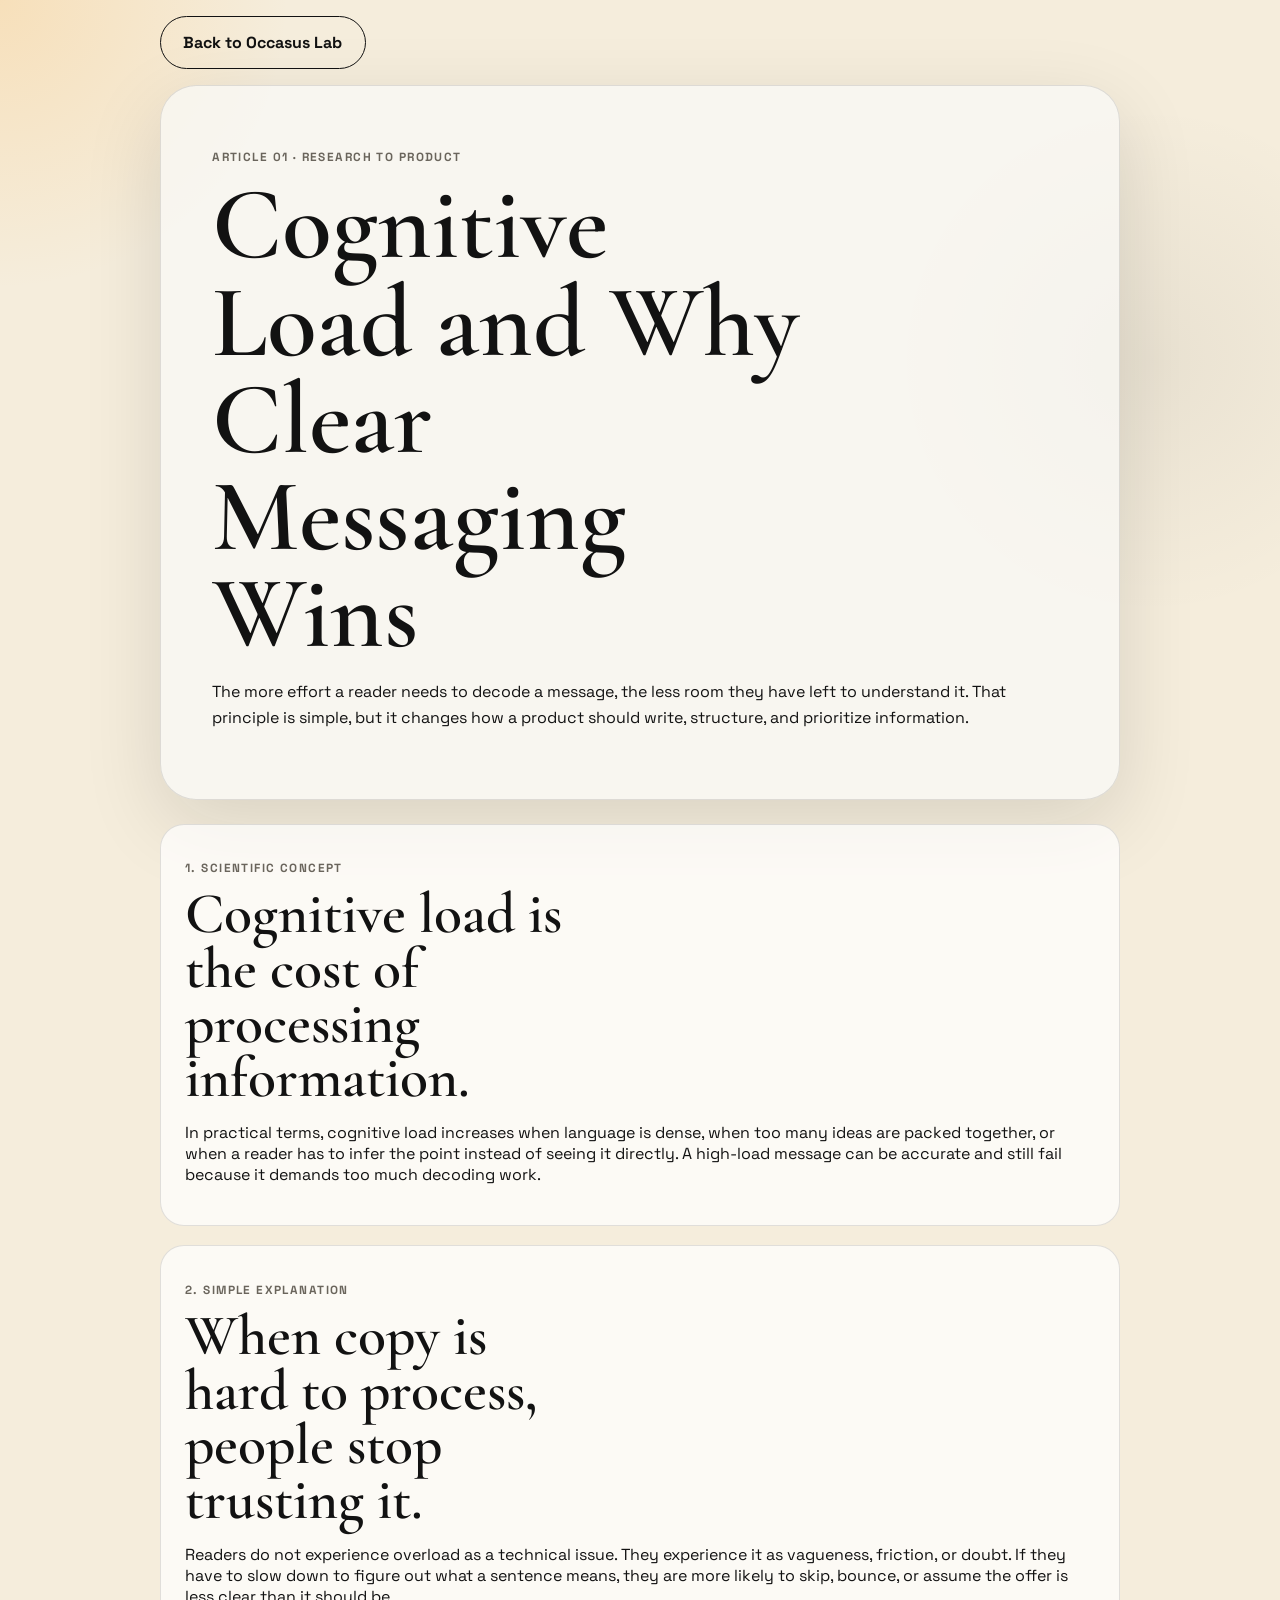
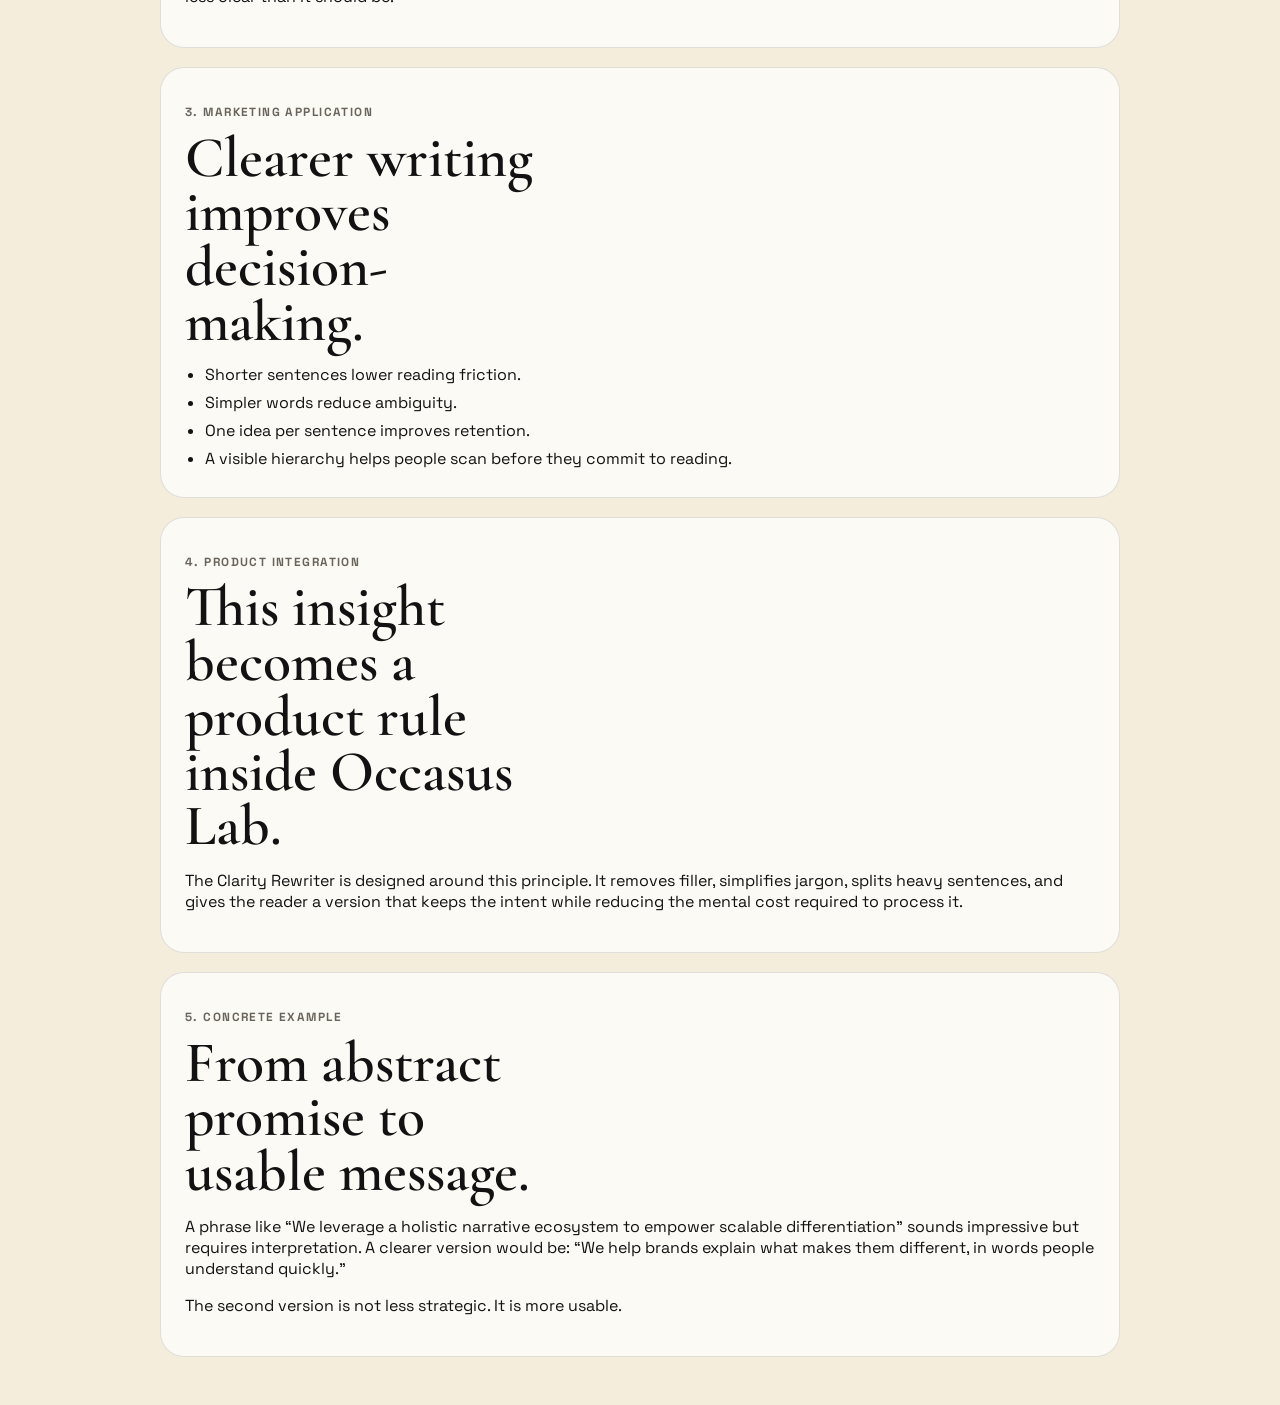
==== site/cognitive-load-clarity.html @ e4bad36e "Round 5: Occasus Lab MVP first build" ====
<!DOCTYPE html>
<html lang="en">
<head>
  <meta charset="UTF-8">
  <meta name="viewport" content="width=device-width, initial-scale=1.0">
  <title>Cognitive Load and Why Clear Messaging Wins | Occasus Lab</title>
  <meta name="description" content="How cognitive load affects understanding, and how Occasus Lab turns the insight into product rules for clearer marketing.">
  <link rel="preconnect" href="https://fonts.googleapis.com">
  <link rel="preconnect" href="https://fonts.gstatic.com" crossorigin>
  <link href="https://fonts.googleapis.com/css2?family=Cormorant+Garamond:wght@500;600;700&family=Space+Grotesk:wght@400;500;700&display=swap" rel="stylesheet">
  <link rel="stylesheet" href="assets/styles.css">
</head>
<body>
  <div class="page-shell article-layout">
    <a class="button button--ghost article-back" href="index.html">Back to Occasus Lab</a>

    <header class="article-hero fade-in">
      <p class="eyebrow">Article 01 · Research to product</p>
      <h1>Cognitive Load and Why Clear Messaging Wins</h1>
      <p class="hero-text">
        The more effort a reader needs to decode a message, the less room they have left to understand it.
        That principle is simple, but it changes how a product should write, structure, and prioritize information.
      </p>
    </header>

    <main class="article-body">
      <section class="article-block fade-in delay-1">
        <p class="card-label">1. Scientific concept</p>
        <h2>Cognitive load is the cost of processing information.</h2>
        <p>
          In practical terms, cognitive load increases when language is dense, when too many ideas are packed together,
          or when a reader has to infer the point instead of seeing it directly. A high-load message can be accurate and
          still fail because it demands too much decoding work.
        </p>
      </section>

      <section class="article-block fade-in delay-1">
        <p class="card-label">2. Simple explanation</p>
        <h2>When copy is hard to process, people stop trusting it.</h2>
        <p>
          Readers do not experience overload as a technical issue. They experience it as vagueness, friction, or doubt.
          If they have to slow down to figure out what a sentence means, they are more likely to skip, bounce, or assume
          the offer is less clear than it should be.
        </p>
      </section>

      <section class="article-block fade-in delay-2">
        <p class="card-label">3. Marketing application</p>
        <h2>Clearer writing improves decision-making.</h2>
        <ul>
          <li>Shorter sentences lower reading friction.</li>
          <li>Simpler words reduce ambiguity.</li>
          <li>One idea per sentence improves retention.</li>
          <li>A visible hierarchy helps people scan before they commit to reading.</li>
        </ul>
      </section>

      <section class="article-block fade-in delay-2">
        <p class="card-label">4. Product integration</p>
        <h2>This insight becomes a product rule inside Occasus Lab.</h2>
        <p>
          The Clarity Rewriter is designed around this principle. It removes filler, simplifies jargon, splits heavy
          sentences, and gives the reader a version that keeps the intent while reducing the mental cost required to process it.
        </p>
      </section>

      <section class="article-block fade-in delay-2">
        <p class="card-label">5. Concrete example</p>
        <h2>From abstract promise to usable message.</h2>
        <p>
          A phrase like “We leverage a holistic narrative ecosystem to empower scalable differentiation” sounds impressive
          but requires interpretation. A clearer version would be: “We help brands explain what makes them different, in words people understand quickly.”
        </p>
        <p>
          The second version is not less strategic. It is more usable.
        </p>
      </section>
    </main>
  </div>
</body>
</html>
---- site/assets/styles.css ----
:root {
  --bg: #f5eddc;
  --paper: #fafaf8;
  --ink: #121212;
  --muted: #6a655c;
  --line: rgba(18, 18, 18, 0.12);
  --accent: #fdb54f;
  --accent-deep: #e38d12;
  --shadow: 0 24px 80px rgba(18, 18, 18, 0.12);
  --radius: 28px;
}

* {
  box-sizing: border-box;
}

html {
  scroll-behavior: smooth;
}

body {
  margin: 0;
  color: var(--ink);
  background:
    radial-gradient(circle at top left, rgba(253, 181, 79, 0.24), transparent 18rem),
    radial-gradient(circle at 90% 12%, rgba(18, 18, 18, 0.05), transparent 16rem),
    var(--bg);
  font-family: "Space Grotesk", "Segoe UI", sans-serif;
}

img {
  max-width: 100%;
  display: block;
}

a {
  color: inherit;
  text-decoration: none;
}

.page-shell {
  width: min(1240px, calc(100% - 2rem));
  margin: 0 auto;
  padding: 1rem 0 3rem;
}

.site-header,
.site-footer,
.hero,
.section,
.tool-card,
.article-preview,
.flow-card,
.capability-card,
.hero-card {
  position: relative;
}

.site-header {
  display: flex;
  align-items: center;
  justify-content: space-between;
  gap: 1rem;
  padding: 0.75rem 0 1.5rem;
}

.brand img {
  height: 52px;
  width: auto;
}

.site-nav {
  display: flex;
  gap: 1rem;
  flex-wrap: wrap;
}

.site-nav a {
  padding: 0.75rem 1rem;
  border-radius: 999px;
  background: rgba(250, 250, 248, 0.72);
  border: 1px solid rgba(18, 18, 18, 0.08);
}

.hero {
  display: grid;
  grid-template-columns: minmax(0, 1.2fr) minmax(320px, 0.8fr);
  gap: 1.5rem;
  align-items: stretch;
  padding: 1rem 0 2rem;
}

.hero-copy,
.hero-panel,
.tool-card,
.article-preview,
.section--intro,
.section--system,
.section--blog {
  border: 1px solid var(--line);
  border-radius: calc(var(--radius) + 8px);
  background: rgba(250, 250, 248, 0.68);
  backdrop-filter: blur(18px);
  box-shadow: var(--shadow);
}

.hero-copy {
  padding: clamp(2rem, 4vw, 4rem);
  overflow: hidden;
}

.hero-copy::before,
.hero-copy::after {
  content: "";
  position: absolute;
  border-radius: 999px;
  pointer-events: none;
}

.hero-copy::before {
  width: 9rem;
  height: 9rem;
  background: var(--accent);
  top: -2rem;
  right: -2rem;
}

.hero-copy::after {
  width: 18rem;
  height: 6rem;
  border: 18px solid rgba(18, 18, 18, 0.9);
  border-bottom: 0;
  border-radius: 12rem 12rem 0 0;
  bottom: -2.5rem;
  left: 2rem;
  opacity: 0.08;
}

.eyebrow,
.card-label,
.pill {
  text-transform: uppercase;
  letter-spacing: 0.12em;
  font-size: 0.74rem;
  font-weight: 700;
}

.eyebrow,
.card-label {
  color: var(--muted);
}

h1,
h2,
h3 {
  margin: 0;
  font-family: "Cormorant Garamond", Georgia, serif;
  line-height: 0.95;
  font-weight: 600;
}

h1 {
  margin-top: 0.4rem;
  font-size: clamp(3.4rem, 8vw, 6.6rem);
  max-width: 12ch;
}

h2 {
  font-size: clamp(2.2rem, 4.5vw, 3.8rem);
  max-width: 14ch;
}

h3 {
  font-size: clamp(1.7rem, 3vw, 2.35rem);
}

.hero-text,
.tool-summary,
.capability-card p,
.flow-card p,
.article-copy p,
.article-meta p,
.output-copy,
.output-text,
.tool-form,
.site-footer,
.hero-card p {
  line-height: 1.65;
  font-size: 1rem;
}

.hero-actions,
.tool-actions {
  display: flex;
  flex-wrap: wrap;
  gap: 0.8rem;
  margin-top: 1.5rem;
}

.button {
  display: inline-flex;
  align-items: center;
  justify-content: center;
  padding: 0.95rem 1.4rem;
  border-radius: 999px;
  border: 1px solid var(--ink);
  font-weight: 700;
  transition: transform 180ms ease, background-color 180ms ease, color 180ms ease;
}

.button:hover,
.button:focus-visible {
  transform: translateY(-1px);
}

.button--primary {
  background: var(--ink);
  color: var(--paper);
}

.button--ghost {
  background: transparent;
  color: var(--ink);
}

.hero-points {
  display: flex;
  gap: 0.75rem;
  flex-wrap: wrap;
  padding: 0;
  margin: 1.75rem 0 0;
  list-style: none;
}

.hero-points li,
.pill {
  padding: 0.6rem 0.9rem;
  border-radius: 999px;
  background: rgba(18, 18, 18, 0.06);
  border: 1px solid rgba(18, 18, 18, 0.08);
}

.pill--soft {
  background: rgba(253, 181, 79, 0.22);
}

.hero-panel {
  display: grid;
  gap: 1rem;
}

.hero-card,
.hero-banner,
.tool-card,
.article-preview,
.capability-card,
.flow-card {
  border-radius: var(--radius);
  overflow: hidden;
}

.hero-card {
  padding: 1.5rem;
}

.hero-card--dark {
  background: #121212;
  color: #fafaf8;
}

.hero-banner img {
  min-height: 100%;
  object-fit: cover;
}

.section {
  padding: clamp(1.5rem, 3vw, 2.6rem);
  margin-top: 1.5rem;
}

.section-heading {
  display: grid;
  gap: 0.35rem;
  margin-bottom: 1.4rem;
}

.capability-grid,
.system-flow {
  display: grid;
  grid-template-columns: repeat(3, minmax(0, 1fr));
  gap: 1rem;
}

.capability-card,
.flow-card {
  padding: 1.4rem;
  background: rgba(255, 255, 255, 0.52);
  border: 1px solid rgba(18, 18, 18, 0.08);
}

.shape {
  display: inline-block;
  margin-bottom: 1.2rem;
}

.shape--seed {
  width: 1.2rem;
  height: 1.2rem;
  border-radius: 50%;
  background: var(--accent);
}

.shape--bridge {
  width: 4rem;
  height: 2.2rem;
  border: 10px solid var(--ink);
  border-bottom: 0;
  border-radius: 2.2rem 2.2rem 0 0;
}

.shape--focus {
  width: 3rem;
  aspect-ratio: 1;
  border-radius: 50%;
  border: 8px solid var(--ink);
  box-shadow: inset 0 0 0 10px var(--paper), inset 0 0 0 18px var(--accent);
}

.tool-stack {
  display: grid;
  gap: 1rem;
}

.tool-card {
  padding: 1.5rem;
}

.tool-card--featured {
  background: linear-gradient(140deg, rgba(250, 250, 248, 0.88), rgba(253, 181, 79, 0.15));
}

.tool-head {
  display: flex;
  justify-content: space-between;
  gap: 1rem;
  align-items: start;
}

.tool-grid {
  display: grid;
  grid-template-columns: minmax(0, 1fr) minmax(0, 1fr);
  gap: 1rem;
  margin-top: 1.5rem;
}

.tool-grid--split {
  grid-template-columns: minmax(320px, 0.92fr) minmax(0, 1.08fr);
}

.tool-form {
  display: grid;
  gap: 0.75rem;
}

.tool-form input,
.tool-form select,
.tool-form textarea {
  width: 100%;
  border: 1px solid rgba(18, 18, 18, 0.14);
  border-radius: 20px;
  background: rgba(255, 255, 255, 0.75);
  color: var(--ink);
  padding: 0.95rem 1rem;
  font: inherit;
}

.tool-form textarea {
  resize: vertical;
  min-height: 14rem;
}

.tool-output {
  display: grid;
  gap: 1rem;
}

.metrics {
  display: grid;
  grid-template-columns: repeat(3, minmax(0, 1fr));
  gap: 0.75rem;
}

.metric {
  padding: 0.9rem;
  border-radius: 20px;
  background: rgba(18, 18, 18, 0.88);
  color: var(--paper);
}

.metric strong {
  display: block;
  font-size: 1.2rem;
  margin-top: 0.3rem;
}

.output-panel {
  padding: 1.2rem;
  border-radius: 24px;
  background: rgba(255, 255, 255, 0.7);
  border: 1px solid rgba(18, 18, 18, 0.08);
}

.output-panel--soft {
  background: rgba(253, 181, 79, 0.16);
}

.output-label {
  margin: 0 0 0.75rem;
  font-weight: 700;
}

.output-text,
.output-copy {
  margin: 0;
}

.output-copy--mono {
  font-family: Consolas, "Courier New", monospace;
  word-break: break-all;
}

.note-list {
  margin: 0;
  padding-left: 1rem;
  display: grid;
  gap: 0.45rem;
}

.flow-card {
  display: grid;
  gap: 0.5rem;
}

.flow-card span {
  width: 2.4rem;
  height: 2.4rem;
  display: inline-grid;
  place-items: center;
  border-radius: 50%;
  background: var(--accent);
  font-weight: 700;
}

.article-preview {
  display: grid;
  grid-template-columns: minmax(0, 1.25fr) minmax(240px, 0.75fr);
  gap: 1rem;
  padding: 1.5rem;
}

.article-meta {
  display: grid;
  gap: 0.8rem;
  align-content: start;
  padding: 1.2rem;
  border-radius: 24px;
  background: rgba(18, 18, 18, 0.88);
  color: var(--paper);
}

.site-footer {
  display: flex;
  justify-content: space-between;
  gap: 1rem;
  padding: 2rem 0 0;
  color: var(--muted);
}

.article-layout {
  width: min(960px, calc(100% - 2rem));
}

.article-hero {
  padding: clamp(2rem, 4vw, 3.8rem);
  border: 1px solid var(--line);
  border-radius: calc(var(--radius) + 8px);
  background: rgba(250, 250, 248, 0.7);
  box-shadow: var(--shadow);
}

.article-body {
  display: grid;
  gap: 1.2rem;
  margin-top: 1.5rem;
}

.article-block {
  padding: 1.5rem;
  border: 1px solid var(--line);
  border-radius: 24px;
  background: rgba(255, 255, 255, 0.72);
}

.article-block ul {
  margin: 0.7rem 0 0;
  padding-left: 1.25rem;
  line-height: 1.75;
}

.article-back {
  display: inline-flex;
  margin-bottom: 1rem;
}

.fade-in {
  animation: rise 700ms ease both;
}

.delay-1 {
  animation-delay: 120ms;
}

.delay-2 {
  animation-delay: 220ms;
}

@keyframes rise {
  from {
    opacity: 0;
    transform: translateY(16px);
  }
  to {
    opacity: 1;
    transform: translateY(0);
  }
}

@media (max-width: 980px) {
  .hero,
  .tool-grid,
  .tool-grid--split,
  .article-preview,
  .capability-grid,
  .system-flow,
  .site-footer {
    grid-template-columns: 1fr;
  }

  .site-footer {
    display: grid;
  }
}

@media (max-width: 720px) {
  .page-shell {
    width: min(100% - 1rem, 1240px);
  }

  .site-header {
    display: grid;
  }

  .site-nav {
    overflow-x: auto;
    padding-bottom: 0.3rem;
  }

  .metrics {
    grid-template-columns: 1fr;
  }

  .hero-copy,
  .section,
  .tool-card,
  .article-preview {
    padding: 1.2rem;
  }
}
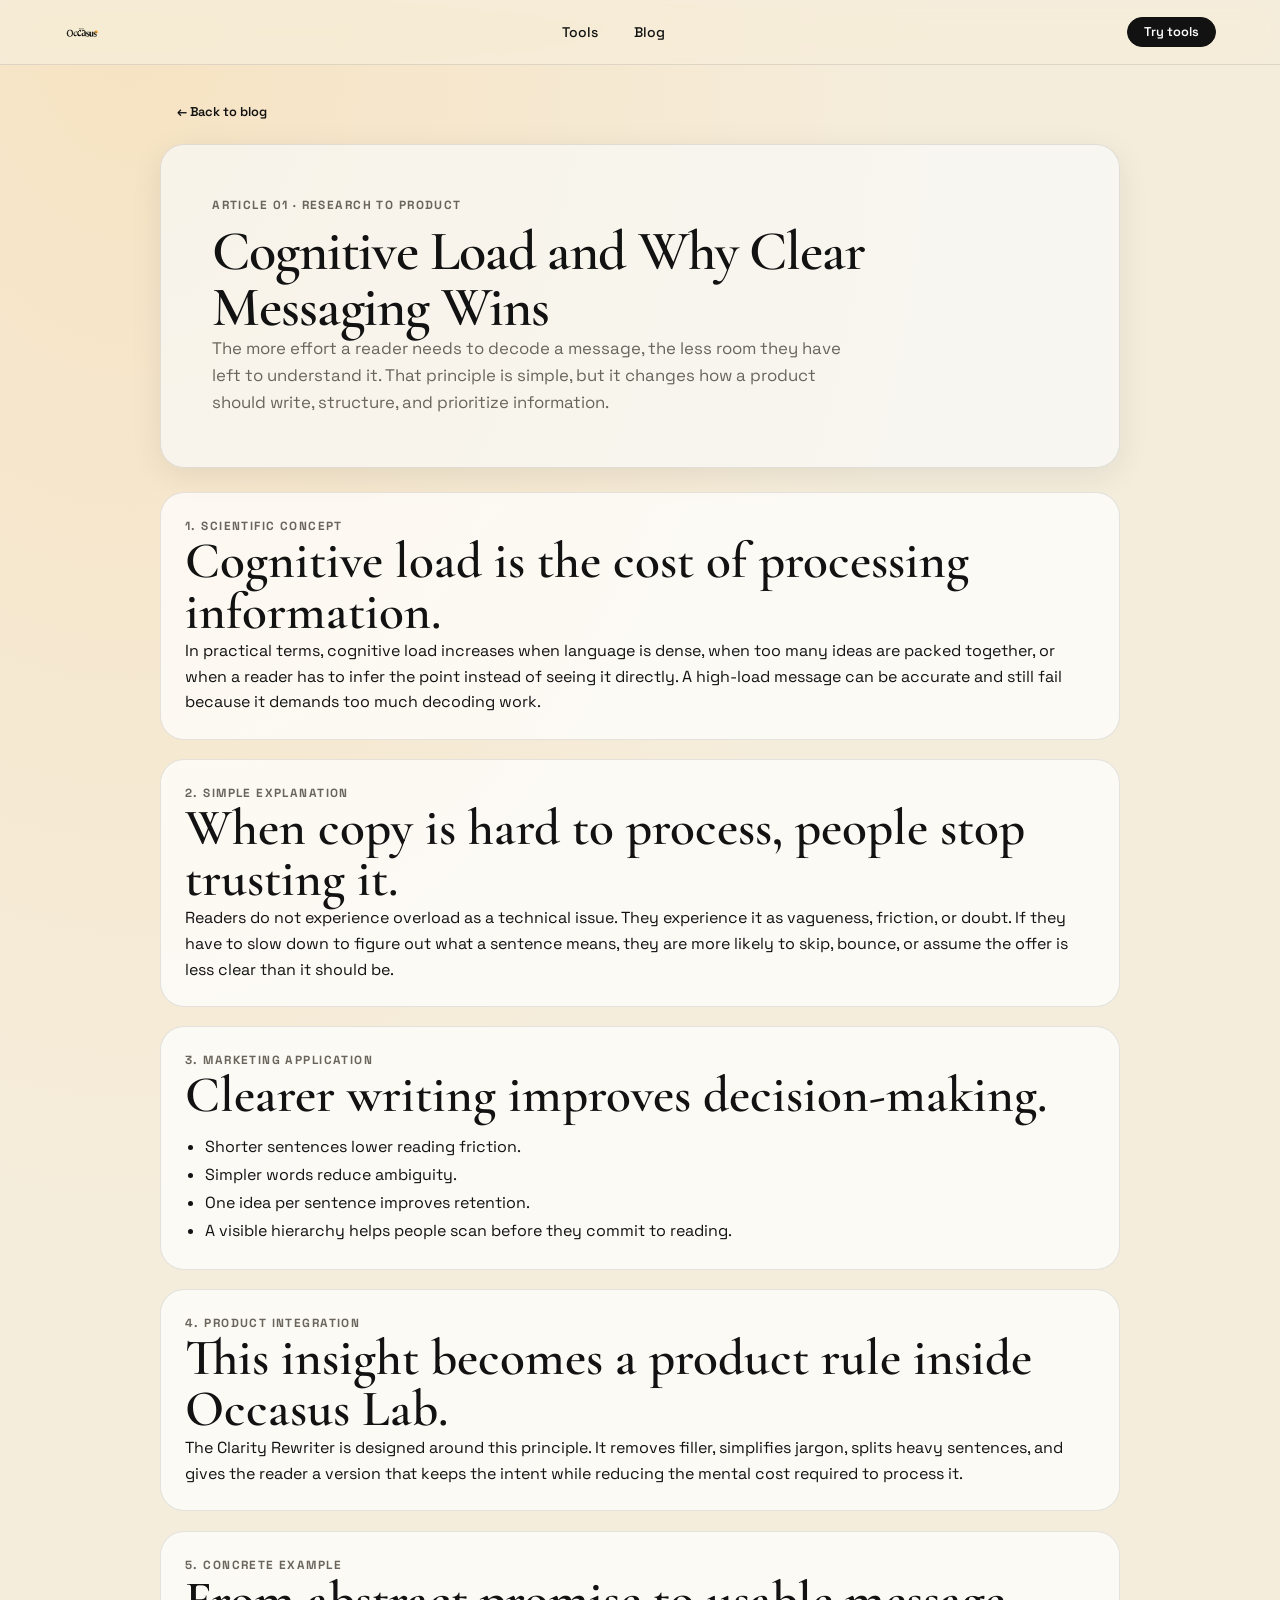
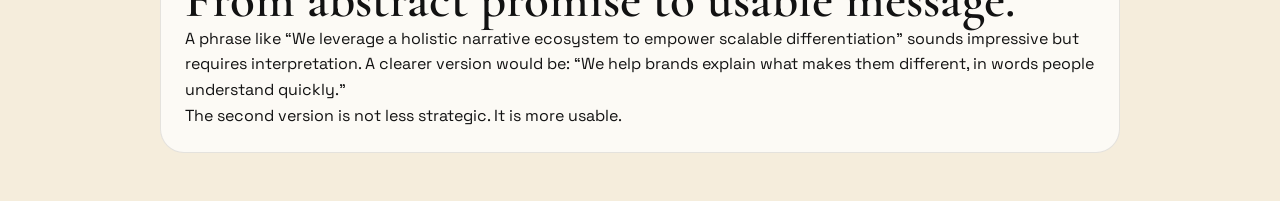
==== commit 3329e4a2: "v3: freemium product with Firebase auth, 5 tools, CMS admin, NotebookLM blog - Added Firebase Auth (" ====
--- a/site/cognitive-load-clarity.html
+++ b/site/cognitive-load-clarity.html
@@ -11,8 +11,22 @@
   <link rel="stylesheet" href="assets/styles.css">
 </head>
 <body>
-  <div class="page-shell article-layout">
-    <a class="button button--ghost article-back" href="index.html">Back to Occasus Lab</a>
+  <!-- ── Nav ─────────────────────────── -->
+  <nav class="nav">
+    <div class="nav__inner">
+      <a class="nav__brand" href="index.html"><img src="assets/studio-occasus-logo.png" alt="Occasus Lab"></a>
+      <div class="nav__links">
+        <a class="nav__link" href="index.html#tools">Tools</a>
+        <a class="nav__link" href="blog.html">Blog</a>
+      </div>
+      <div class="nav__auth">
+        <a class="btn btn--sm btn--primary" href="index.html#tools">Try tools</a>
+      </div>
+    </div>
+  </nav>
+
+  <div class="article-layout">
+    <a class="btn btn--sm btn--ghost article-back" href="blog.html">← Back to blog</a>
 
     <header class="article-hero fade-in">
       <p class="eyebrow">Article 01 · Research to product</p>
--- a/site/assets/styles.css
+++ b/site/assets/styles.css
@@ -1,578 +1,984 @@
+/* ═══════════════════════════════════════════════════
+   Occasus Lab — Design System v3
+   Freemium + Auth + Premium Design
+   ═══════════════════════════════════════════════════ */
+
 :root {
   --bg: #f5eddc;
-  --paper: #fafaf8;
+  --surface: #fafaf8;
   --ink: #121212;
   --muted: #6a655c;
-  --line: rgba(18, 18, 18, 0.12);
+  --line: rgba(18, 18, 18, .10);
   --accent: #fdb54f;
   --accent-deep: #e38d12;
-  --shadow: 0 24px 80px rgba(18, 18, 18, 0.12);
-  --radius: 28px;
-}
-
-* {
-  box-sizing: border-box;
-}
+  --pro: #7c5cfc;
+  --pro-soft: rgba(124, 92, 252, .12);
+  --green: #22c55e;
+  --red: #ef4444;
+  --radius: 16px;
+  --radius-lg: 24px;
+  --shadow-sm: 0 2px 8px rgba(18, 18, 18, .06);
+  --shadow: 0 8px 32px rgba(18, 18, 18, .08);
+  --shadow-lg: 0 24px 64px rgba(18, 18, 18, .10);
+  --nav-h: 64px;
+  --max-w: 1200px;
+  --ease: cubic-bezier(.4, 0, .2, 1);
+  --transition: 220ms var(--ease);
+}
+
+*, *::before, *::after { box-sizing: border-box; margin: 0; }
 
 html {
   scroll-behavior: smooth;
+  scroll-padding-top: calc(var(--nav-h) + 24px);
 }
 
 body {
-  margin: 0;
+  font-family: "Space Grotesk", system-ui, sans-serif;
   color: var(--ink);
   background:
-    radial-gradient(circle at top left, rgba(253, 181, 79, 0.24), transparent 18rem),
-    radial-gradient(circle at 90% 12%, rgba(18, 18, 18, 0.05), transparent 16rem),
+    radial-gradient(ellipse at 10% 0%, rgba(253, 181, 79, .18), transparent 50%),
     var(--bg);
-  font-family: "Space Grotesk", "Segoe UI", sans-serif;
-}
-
-img {
-  max-width: 100%;
-  display: block;
-}
-
-a {
-  color: inherit;
-  text-decoration: none;
-}
-
-.page-shell {
-  width: min(1240px, calc(100% - 2rem));
-  margin: 0 auto;
-  padding: 1rem 0 3rem;
-}
-
-.site-header,
-.site-footer,
-.hero,
-.section,
-.tool-card,
-.article-preview,
-.flow-card,
-.capability-card,
-.hero-card {
-  position: relative;
-}
-
-.site-header {
-  display: flex;
-  align-items: center;
-  justify-content: space-between;
-  gap: 1rem;
-  padding: 0.75rem 0 1.5rem;
-}
-
-.brand img {
-  height: 52px;
-  width: auto;
-}
-
-.site-nav {
-  display: flex;
-  gap: 1rem;
-  flex-wrap: wrap;
-}
-
-.site-nav a {
-  padding: 0.75rem 1rem;
-  border-radius: 999px;
-  background: rgba(250, 250, 248, 0.72);
-  border: 1px solid rgba(18, 18, 18, 0.08);
-}
-
-.hero {
-  display: grid;
-  grid-template-columns: minmax(0, 1.2fr) minmax(320px, 0.8fr);
-  gap: 1.5rem;
-  align-items: stretch;
-  padding: 1rem 0 2rem;
-}
-
-.hero-copy,
-.hero-panel,
-.tool-card,
-.article-preview,
-.section--intro,
-.section--system,
-.section--blog {
-  border: 1px solid var(--line);
-  border-radius: calc(var(--radius) + 8px);
-  background: rgba(250, 250, 248, 0.68);
-  backdrop-filter: blur(18px);
-  box-shadow: var(--shadow);
-}
-
-.hero-copy {
-  padding: clamp(2rem, 4vw, 4rem);
-  overflow: hidden;
-}
-
-.hero-copy::before,
-.hero-copy::after {
-  content: "";
-  position: absolute;
-  border-radius: 999px;
-  pointer-events: none;
-}
-
-.hero-copy::before {
-  width: 9rem;
-  height: 9rem;
-  background: var(--accent);
-  top: -2rem;
-  right: -2rem;
-}
-
-.hero-copy::after {
-  width: 18rem;
-  height: 6rem;
-  border: 18px solid rgba(18, 18, 18, 0.9);
-  border-bottom: 0;
-  border-radius: 12rem 12rem 0 0;
-  bottom: -2.5rem;
-  left: 2rem;
-  opacity: 0.08;
-}
-
-.eyebrow,
-.card-label,
-.pill {
+  line-height: 1.6;
+  -webkit-font-smoothing: antialiased;
+}
+
+img { max-width: 100%; display: block; }
+a   { color: inherit; text-decoration: none; }
+
+h1, h2, h3 {
+  font-family: "Cormorant Garamond", Georgia, serif;
+  font-weight: 600;
+  line-height: 1;
+}
+h1 { font-size: clamp(3rem, 7vw, 5.5rem); letter-spacing: -.02em; }
+h2 { font-size: clamp(2rem, 4vw, 3.2rem); }
+h3 { font-size: clamp(1.4rem, 2.5vw, 1.9rem); }
+
+.hidden { display: none !important; }
+
+/* ── Tags & Badges ───────────────────────────────── */
+.tag {
+  display: inline-block;
   text-transform: uppercase;
-  letter-spacing: 0.12em;
-  font-size: 0.74rem;
-  font-weight: 700;
-}
-
-.eyebrow,
-.card-label {
+  letter-spacing: .12em;
+  font-size: .72rem;
+  font-weight: 700;
   color: var(--muted);
 }
-
-h1,
-h2,
-h3 {
-  margin: 0;
-  font-family: "Cormorant Garamond", Georgia, serif;
-  line-height: 0.95;
-  font-weight: 600;
-}
-
-h1 {
-  margin-top: 0.4rem;
-  font-size: clamp(3.4rem, 8vw, 6.6rem);
-  max-width: 12ch;
-}
-
-h2 {
-  font-size: clamp(2.2rem, 4.5vw, 3.8rem);
-  max-width: 14ch;
-}
-
-h3 {
-  font-size: clamp(1.7rem, 3vw, 2.35rem);
-}
-
-.hero-text,
-.tool-summary,
-.capability-card p,
-.flow-card p,
-.article-copy p,
-.article-meta p,
-.output-copy,
-.output-text,
-.tool-form,
-.site-footer,
-.hero-card p {
-  line-height: 1.65;
-  font-size: 1rem;
-}
-
-.hero-actions,
-.tool-actions {
-  display: flex;
-  flex-wrap: wrap;
-  gap: 0.8rem;
-  margin-top: 1.5rem;
-}
-
-.button {
+.tag--light { color: rgba(250, 250, 248, .55); }
+
+.pro-badge {
   display: inline-flex;
-  align-items: center;
-  justify-content: center;
-  padding: 0.95rem 1.4rem;
-  border-radius: 999px;
-  border: 1px solid var(--ink);
-  font-weight: 700;
-  transition: transform 180ms ease, background-color 180ms ease, color 180ms ease;
-}
-
-.button:hover,
-.button:focus-visible {
-  transform: translateY(-1px);
-}
-
-.button--primary {
-  background: var(--ink);
-  color: var(--paper);
-}
-
-.button--ghost {
+  padding: .2rem .5rem;
+  border-radius: 999px;
+  background: var(--pro);
+  color: #fff;
+  font-size: .65rem;
+  font-weight: 700;
+  letter-spacing: .06em;
+  text-transform: uppercase;
+  vertical-align: middle;
+  margin-left: .3rem;
+}
+
+.badge {
+  display: inline-flex;
+  padding: .4rem .8rem;
+  border-radius: 999px;
+  background: rgba(18, 18, 18, .06);
+  font-size: .72rem;
+  font-weight: 700;
+  letter-spacing: .06em;
+  text-transform: uppercase;
+}
+.badge--soft { background: rgba(253, 181, 79, .2); }
+
+/* ── Buttons ─────────────────────────────────────── */
+.btn {
+  display: inline-flex;
+  align-items: center;
+  gap: .5rem;
+  padding: .75rem 1.25rem;
+  border-radius: 999px;
+  border: 1.5px solid var(--ink);
+  font: 600 .875rem/1 "Space Grotesk", sans-serif;
+  cursor: pointer;
+  transition: transform var(--transition), background var(--transition), color var(--transition), box-shadow var(--transition);
+  white-space: nowrap;
   background: transparent;
   color: var(--ink);
 }
-
-.hero-points {
-  display: flex;
-  gap: 0.75rem;
-  flex-wrap: wrap;
+.btn:hover { transform: translateY(-1px); box-shadow: var(--shadow-sm); }
+.btn--primary { background: var(--ink); color: var(--surface); }
+.btn--primary:hover { background: #2a2a2a; }
+.btn--ghost { border-color: transparent; }
+.btn--ghost:hover { background: rgba(18, 18, 18, .05); }
+.btn--lg { padding: 1rem 1.75rem; font-size: .95rem; }
+.btn--sm { padding: .5rem 1rem; font-size: .8rem; }
+
+.btn-google {
+  display: flex;
+  align-items: center;
+  gap: .75rem;
+  width: 100%;
+  padding: .85rem 1.25rem;
+  border-radius: var(--radius);
+  border: 1.5px solid var(--line);
+  background: var(--surface);
+  cursor: pointer;
+  font: 600 .95rem/1 "Space Grotesk", sans-serif;
+  color: var(--ink);
+  transition: box-shadow var(--transition), border-color var(--transition);
+  justify-content: center;
+}
+.btn-google:hover { border-color: var(--accent); box-shadow: var(--shadow); }
+
+/* ═══════════════════════════════════════════════════
+   NAV
+   ═══════════════════════════════════════════════════ */
+.nav {
+  position: sticky;
+  top: 0;
+  z-index: 100;
+  background: rgba(245, 237, 220, .82);
+  backdrop-filter: blur(16px) saturate(180%);
+  -webkit-backdrop-filter: blur(16px) saturate(180%);
+  border-bottom: 1px solid var(--line);
+}
+.nav__inner {
+  max-width: var(--max-w);
+  margin: 0 auto;
+  padding: 0 1.5rem;
+  height: var(--nav-h);
+  display: flex;
+  align-items: center;
+  justify-content: space-between;
+  gap: 1.5rem;
+}
+.nav__brand img { height: 36px; width: auto; }
+.nav__links { display: flex; gap: .25rem; }
+.nav__link {
+  padding: .5rem 1rem;
+  border-radius: 999px;
+  font-size: .875rem;
+  font-weight: 500;
+  transition: background var(--transition);
+}
+.nav__link:hover, .nav__link.active { background: rgba(18, 18, 18, .06); }
+
+.nav__auth { display: flex; align-items: center; gap: .5rem; }
+
+/* Avatar / dropdown */
+.avatar-btn {
+  width: 36px;
+  height: 36px;
+  border-radius: 50%;
+  border: 2px solid var(--line);
+  overflow: hidden;
+  cursor: pointer;
+  background: var(--surface);
   padding: 0;
-  margin: 1.75rem 0 0;
-  list-style: none;
-}
-
-.hero-points li,
-.pill {
-  padding: 0.6rem 0.9rem;
-  border-radius: 999px;
-  background: rgba(18, 18, 18, 0.06);
-  border: 1px solid rgba(18, 18, 18, 0.08);
-}
-
-.pill--soft {
-  background: rgba(253, 181, 79, 0.22);
-}
-
-.hero-panel {
-  display: grid;
+  transition: border-color var(--transition);
+}
+.avatar-btn:hover { border-color: var(--accent); }
+.avatar-btn img { width: 100%; height: 100%; object-fit: cover; }
+
+.avatar-menu { position: relative; }
+.avatar-dropdown {
+  position: absolute;
+  top: calc(100% + .5rem);
+  right: 0;
+  min-width: 220px;
+  padding: 1rem;
+  background: var(--surface);
+  border: 1px solid var(--line);
+  border-radius: var(--radius);
+  box-shadow: var(--shadow-lg);
+  z-index: 200;
+  display: grid;
+  gap: .5rem;
+}
+.avatar-dropdown hr { border: none; border-top: 1px solid var(--line); margin: .25rem 0; }
+.avatar-dropdown__name { font-weight: 600; font-size: .9rem; margin: 0; }
+.avatar-dropdown__email { font-size: .78rem; color: var(--muted); margin: 0; }
+.avatar-dropdown__plan { font-size: .72rem; font-weight: 700; text-transform: uppercase; letter-spacing: .06em; color: var(--pro); }
+.avatar-dropdown__link { font-size: .85rem; font-weight: 500; }
+.avatar-dropdown__link:hover { color: var(--accent-deep); }
+
+/* ═══════════════════════════════════════════════════
+   HERO
+   ═══════════════════════════════════════════════════ */
+.hero {
+  max-width: var(--max-w);
+  margin: 0 auto;
+  padding: 3rem 1.5rem 4rem;
+  display: grid;
+  grid-template-columns: 1.15fr .85fr;
+  gap: 3rem;
+  align-items: center;
+  min-height: max(68vh, 480px);
+}
+.hero__content { display: grid; gap: 1.25rem; }
+.hero__sub { max-width: 48ch; color: var(--muted); font-size: 1.05rem; }
+.hero__actions { display: flex; flex-wrap: wrap; gap: .75rem; }
+.hero__proof { display: flex; flex-wrap: wrap; gap: .5rem; padding-top: .5rem; }
+.hero__pill {
+  padding: .4rem .75rem;
+  border-radius: 999px;
+  background: rgba(18, 18, 18, .05);
+  border: 1px solid var(--line);
+  font-size: .75rem;
+  font-weight: 600;
+}
+.hero__pill--pro {
+  background: var(--pro-soft);
+  border-color: rgba(124, 92, 252, .2);
+  color: var(--pro);
+}
+.hero__visual { display: grid; gap: 1rem; }
+
+/* Demo card */
+.demo-card {
+  border-radius: var(--radius-lg);
+  border: 1px solid var(--line);
+  background: var(--surface);
+  box-shadow: var(--shadow-lg);
+  overflow: hidden;
+}
+.demo-card__before, .demo-card__after { padding: 1.25rem 1.5rem; }
+.demo-card__before {
+  background: rgba(18, 18, 18, .03);
+  border-bottom: 1px solid var(--line);
+}
+.demo-card__before p { color: var(--muted); text-decoration: line-through; font-size: .88rem; line-height: 1.55; }
+.demo-card__after p { font-weight: 500; font-size: .92rem; line-height: 1.55; }
+.demo-card__label {
+  display: inline-block;
+  font-size: .68rem;
+  font-weight: 700;
+  text-transform: uppercase;
+  letter-spacing: .1em;
+  margin-bottom: .4rem;
+  color: var(--muted);
+}
+.demo-card__label--accent { color: var(--accent-deep); }
+.demo-card__stats {
+  display: flex;
+  gap: 1.5rem;
+  padding: .85rem 1.5rem;
+  background: var(--ink);
+  color: var(--surface);
+  font-size: .8rem;
+}
+.demo-card__stats strong { color: var(--accent); margin-right: .25rem; }
+
+/* ═══════════════════════════════════════════════════
+   SECTIONS
+   ═══════════════════════════════════════════════════ */
+.section {
+  max-width: var(--max-w);
+  margin: 0 auto;
+  padding: 4rem 1.5rem;
+}
+.section--dark {
+  max-width: none;
+  background: var(--ink);
+  color: var(--surface);
+  padding: 4rem 1.5rem;
+}
+.section__inner { max-width: var(--max-w); margin: 0 auto; }
+.section__head { margin-bottom: 2rem; }
+.section__head h2 { margin-top: .5rem; max-width: 20ch; }
+.section__head--light h2 { color: var(--surface); }
+
+/* ═══════════════════════════════════════════════════
+   TABS — HubSpot-style pill switcher
+   ═══════════════════════════════════════════════════ */
+.tabs {
+  display: flex;
+  gap: .25rem;
+  padding: .3rem;
+  background: rgba(18, 18, 18, .04);
+  border-radius: 999px;
+  border: 1px solid var(--line);
+  overflow-x: auto;
+  margin-bottom: 1rem;
+}
+.tabs__btn {
+  flex: 1;
+  display: flex;
+  align-items: center;
+  justify-content: center;
+  gap: .4rem;
+  padding: .7rem 1rem;
+  border: none;
+  border-radius: 999px;
+  background: transparent;
+  font: 500 .82rem/1 "Space Grotesk", sans-serif;
+  color: var(--muted);
+  cursor: pointer;
+  transition: all var(--transition);
+  white-space: nowrap;
+}
+.tabs__btn:hover { color: var(--ink); }
+.tabs__btn--active {
+  background: var(--surface);
+  color: var(--ink);
+  box-shadow: var(--shadow-sm);
+  font-weight: 600;
+}
+.tabs__btn--pro .tabs__num { background: var(--pro-soft); color: var(--pro); }
+.tabs__num {
+  display: inline-flex;
+  align-items: center;
+  justify-content: center;
+  width: 1.5rem;
+  height: 1.5rem;
+  border-radius: 50%;
+  background: rgba(18, 18, 18, .06);
+  font-size: .65rem;
+  font-weight: 700;
+}
+
+/* ═══════════════════════════════════════════════════
+   USAGE BAR
+   ═══════════════════════════════════════════════════ */
+.usage-bar {
+  display: flex;
+  align-items: center;
+  gap: .75rem;
+  padding: .6rem 1rem;
+  border-radius: 999px;
+  background: rgba(18, 18, 18, .03);
+  border: 1px solid var(--line);
+  margin-bottom: 1.5rem;
+  font-size: .8rem;
+}
+.usage-bar__text { font-weight: 600; white-space: nowrap; }
+.usage-bar__track {
+  flex: 1;
+  height: 6px;
+  background: rgba(18, 18, 18, .08);
+  border-radius: 999px;
+  overflow: hidden;
+}
+.usage-bar__fill {
+  height: 100%;
+  border-radius: 999px;
+  background: var(--accent);
+  transition: width 400ms var(--ease);
+}
+.usage-bar__fill--warn { background: var(--red); }
+.usage-bar__link { color: var(--pro); font-weight: 600; white-space: nowrap; }
+
+/* ═══════════════════════════════════════════════════
+   PANELS
+   ═══════════════════════════════════════════════════ */
+.panel {
+  display: none;
+  animation: fadeUp 320ms var(--ease);
+}
+.panel--active { display: block; }
+.panel__grid {
+  display: grid;
+  grid-template-columns: 1fr 1fr;
+  gap: 1.5rem;
+}
+
+/* Pro gate overlay */
+.pro-gate {
+  display: flex;
+  flex-direction: column;
+  align-items: center;
+  gap: .75rem;
+  padding: 2rem;
+  border-radius: var(--radius-lg);
+  background: var(--pro-soft);
+  border: 2px dashed rgba(124, 92, 252, .3);
+  text-align: center;
+  margin-bottom: 1rem;
+}
+.pro-gate__badge {
+  display: inline-flex;
+  padding: .3rem .6rem;
+  background: var(--pro);
+  color: #fff;
+  border-radius: 999px;
+  font-size: .7rem;
+  font-weight: 700;
+  text-transform: uppercase;
+  letter-spacing: .08em;
+}
+.pro-gate.unlocked { display: none; }
+
+/* ═══════════════════════════════════════════════════
+   FORMS
+   ═══════════════════════════════════════════════════ */
+.form { display: grid; gap: .6rem; }
+.form label {
+  font-size: .75rem;
+  font-weight: 600;
+  text-transform: uppercase;
+  letter-spacing: .06em;
+  color: var(--muted);
+}
+.form input,
+.form select,
+.form textarea {
+  width: 100%;
+  border: 1.5px solid var(--line);
+  border-radius: var(--radius);
+  background: var(--surface);
+  color: var(--ink);
+  padding: .8rem 1rem;
+  font: inherit;
+  font-size: .9rem;
+  transition: border-color var(--transition), box-shadow var(--transition);
+}
+.form input:focus,
+.form select:focus,
+.form textarea:focus {
+  outline: none;
+  border-color: var(--accent);
+  box-shadow: 0 0 0 3px rgba(253, 181, 79, .2);
+}
+.form textarea { resize: vertical; min-height: 8rem; }
+.form__actions { display: flex; gap: .5rem; margin-top: .25rem; }
+
+/* ═══════════════════════════════════════════════════
+   RESULTS
+   ═══════════════════════════════════════════════════ */
+.results { display: grid; gap: .75rem; align-content: start; }
+
+.metrics {
+  display: grid;
+  grid-template-columns: repeat(3, 1fr);
+  gap: .5rem;
+}
+.metric {
+  padding: .7rem;
+  border-radius: var(--radius);
+  background: var(--ink);
+  color: var(--surface);
+  font-size: .78rem;
+}
+.metric strong { display: block; font-size: 1.05rem; margin-top: .2rem; color: var(--accent); }
+
+.result-card {
+  padding: 1.1rem;
+  border-radius: var(--radius-lg);
+  background: var(--surface);
+  border: 1px solid var(--line);
+}
+.result-card--accent {
+  background: rgba(253, 181, 79, .12);
+  border-color: rgba(253, 181, 79, .25);
+}
+.result-card__label {
+  display: block;
+  font-size: .7rem;
+  font-weight: 700;
+  text-transform: uppercase;
+  letter-spacing: .1em;
+  color: var(--muted);
+  margin-bottom: .4rem;
+}
+.result-card p { margin: 0; line-height: 1.6; }
+.note-list { margin: 0; padding-left: 1rem; font-size: .88rem; line-height: 1.7; }
+.mono { font-family: "SF Mono", Consolas, monospace; word-break: break-all; font-size: .82rem; }
+
+/* Tone analyzer bars */
+.tone-bar {
+  display: grid;
+  grid-template-columns: 90px 1fr 40px;
+  gap: .5rem;
+  align-items: center;
+  margin-bottom: .5rem;
+  font-size: .82rem;
+}
+.tone-bar__label { font-weight: 600; text-transform: capitalize; }
+.tone-bar__track {
+  height: 8px;
+  background: rgba(18, 18, 18, .06);
+  border-radius: 999px;
+  overflow: hidden;
+}
+.tone-bar__fill {
+  height: 100%;
+  border-radius: 999px;
+  transition: width 500ms var(--ease);
+}
+.tone-bar--formal .tone-bar__fill { background: #3b82f6; }
+.tone-bar--casual .tone-bar__fill { background: var(--green); }
+.tone-bar--technical .tone-bar__fill { background: var(--accent); }
+.tone-bar--persuasive .tone-bar__fill { background: var(--pro); }
+.tone-bar__pct { text-align: right; font-weight: 600; }
+
+/* Headline score */
+.headline-score {
+  padding: 1.25rem;
+  border-radius: var(--radius-lg);
+  background: var(--surface);
+  border: 1px solid var(--line);
+  margin-bottom: .75rem;
+}
+.headline-score__total {
+  display: flex;
+  align-items: baseline;
+  gap: .5rem;
+  margin-bottom: 1rem;
+}
+.headline-score__number {
+  font-family: "Cormorant Garamond", Georgia, serif;
+  font-size: 3.5rem;
+  font-weight: 700;
+  line-height: 1;
+}
+.headline-score__grade {
+  font-size: 1.2rem;
+  font-weight: 700;
+  padding: .25rem .6rem;
+  border-radius: 999px;
+}
+.grade-a { background: rgba(34, 197, 94, .15); color: var(--green); }
+.grade-b { background: rgba(253, 181, 79, .15); color: var(--accent-deep); }
+.grade-c { background: rgba(239, 68, 68, .15); color: var(--red); }
+.headline-score__bars { display: grid; gap: .4rem; }
+.score-bar {
+  display: grid;
+  grid-template-columns: 80px 1fr 30px;
+  gap: .5rem;
+  align-items: center;
+  font-size: .78rem;
+}
+.score-bar__label { font-weight: 600; }
+.score-bar__track { height: 6px; background: rgba(18, 18, 18, .06); border-radius: 999px; overflow: hidden; }
+.score-bar__fill { height: 100%; border-radius: 999px; background: var(--accent); transition: width 500ms var(--ease); }
+.score-bar__val { text-align: right; font-weight: 600; }
+
+/* ═══════════════════════════════════════════════════
+   FLOW — dark section
+   ═══════════════════════════════════════════════════ */
+.flow {
+  display: flex;
+  align-items: flex-start;
   gap: 1rem;
 }
-
-.hero-card,
-.hero-banner,
-.tool-card,
-.article-preview,
-.capability-card,
-.flow-card {
-  border-radius: var(--radius);
-  overflow: hidden;
-}
-
-.hero-card {
+.flow__step {
+  flex: 1;
   padding: 1.5rem;
-}
-
-.hero-card--dark {
-  background: #121212;
-  color: #fafaf8;
-}
-
-.hero-banner img {
-  min-height: 100%;
-  object-fit: cover;
-}
-
-.section {
-  padding: clamp(1.5rem, 3vw, 2.6rem);
-  margin-top: 1.5rem;
-}
-
-.section-heading {
-  display: grid;
-  gap: 0.35rem;
-  margin-bottom: 1.4rem;
-}
-
-.capability-grid,
-.system-flow {
-  display: grid;
-  grid-template-columns: repeat(3, minmax(0, 1fr));
-  gap: 1rem;
-}
-
-.capability-card,
-.flow-card {
-  padding: 1.4rem;
-  background: rgba(255, 255, 255, 0.52);
-  border: 1px solid rgba(18, 18, 18, 0.08);
-}
-
-.shape {
-  display: inline-block;
-  margin-bottom: 1.2rem;
-}
-
-.shape--seed {
-  width: 1.2rem;
-  height: 1.2rem;
+  border-radius: var(--radius-lg);
+  background: rgba(250, 250, 248, .06);
+  border: 1px solid rgba(250, 250, 248, .08);
+}
+.flow__step h3 { margin-top: .75rem; }
+.flow__step p { color: rgba(250, 250, 248, .55); font-size: .88rem; margin-top: .5rem; line-height: 1.55; }
+.flow__num {
+  display: inline-flex;
+  align-items: center;
+  justify-content: center;
+  width: 2.2rem;
+  height: 2.2rem;
   border-radius: 50%;
   background: var(--accent);
-}
-
-.shape--bridge {
-  width: 4rem;
-  height: 2.2rem;
-  border: 10px solid var(--ink);
-  border-bottom: 0;
-  border-radius: 2.2rem 2.2rem 0 0;
-}
-
-.shape--focus {
-  width: 3rem;
-  aspect-ratio: 1;
-  border-radius: 50%;
-  border: 8px solid var(--ink);
-  box-shadow: inset 0 0 0 10px var(--paper), inset 0 0 0 18px var(--accent);
-}
-
-.tool-stack {
+  color: var(--ink);
+  font-weight: 700;
+  font-size: .8rem;
+}
+.flow__arrow {
+  align-self: center;
+  font-size: 1.5rem;
+  color: rgba(250, 250, 248, .15);
+  flex-shrink: 0;
+  padding-top: 1rem;
+}
+
+/* ═══════════════════════════════════════════════════
+   PRICING
+   ═══════════════════════════════════════════════════ */
+.pricing-grid {
+  display: grid;
+  grid-template-columns: 1fr 1fr;
+  gap: 1.5rem;
+  max-width: 700px;
+  margin: 0 auto;
+}
+.pricing-card {
+  padding: 2rem;
+  border-radius: var(--radius-lg);
+  background: var(--surface);
+  border: 1.5px solid var(--line);
   display: grid;
   gap: 1rem;
 }
-
-.tool-card {
+.pricing-card--pro {
+  border-color: var(--pro);
+  box-shadow: 0 0 0 1px var(--pro), var(--shadow-lg);
+  position: relative;
+}
+.pricing-card__badge {
+  position: absolute;
+  top: -12px;
+  right: 1.5rem;
+  background: var(--pro);
+  color: #fff;
+  padding: .3rem .75rem;
+  border-radius: 999px;
+  font-size: .7rem;
+  font-weight: 700;
+  text-transform: uppercase;
+}
+.pricing-card__price { margin: 0; }
+.pricing-card__amount {
+  font-family: "Cormorant Garamond", Georgia, serif;
+  font-size: 3rem;
+  font-weight: 700;
+  line-height: 1;
+}
+.pricing-card__features {
+  list-style: none;
+  padding: 0;
+  display: grid;
+  gap: .4rem;
+  font-size: .88rem;
+}
+.pricing-card__features li { padding-left: 1.5rem; position: relative; }
+.pricing-card__features li::before {
+  position: absolute;
+  left: 0;
+  font-weight: 700;
+}
+.pricing-card__features .yes::before { content: "✓"; color: var(--green); }
+.pricing-card__features .no::before { content: "—"; color: var(--muted); opacity: .4; }
+.pricing-card__features .no { opacity: .45; }
+
+/* ═══════════════════════════════════════════════════
+   BLOG GRID
+   ═══════════════════════════════════════════════════ */
+.blog-grid {
+  display: grid;
+  grid-template-columns: repeat(3, 1fr);
+  gap: 1.25rem;
+}
+.blog-grid--full { margin-top: 2rem; }
+.blog-card {
+  display: grid;
+  gap: .75rem;
   padding: 1.5rem;
-}
-
-.tool-card--featured {
-  background: linear-gradient(140deg, rgba(250, 250, 248, 0.88), rgba(253, 181, 79, 0.15));
-}
-
-.tool-head {
-  display: flex;
-  justify-content: space-between;
-  gap: 1rem;
-  align-items: start;
-}
-
-.tool-grid {
-  display: grid;
-  grid-template-columns: minmax(0, 1fr) minmax(0, 1fr);
-  gap: 1rem;
-  margin-top: 1.5rem;
-}
-
-.tool-grid--split {
-  grid-template-columns: minmax(320px, 0.92fr) minmax(0, 1.08fr);
-}
-
-.tool-form {
-  display: grid;
-  gap: 0.75rem;
-}
-
-.tool-form input,
-.tool-form select,
-.tool-form textarea {
-  width: 100%;
-  border: 1px solid rgba(18, 18, 18, 0.14);
-  border-radius: 20px;
-  background: rgba(255, 255, 255, 0.75);
-  color: var(--ink);
-  padding: 0.95rem 1rem;
-  font: inherit;
-}
-
-.tool-form textarea {
-  resize: vertical;
-  min-height: 14rem;
-}
-
-.tool-output {
-  display: grid;
-  gap: 1rem;
-}
-
-.metrics {
-  display: grid;
-  grid-template-columns: repeat(3, minmax(0, 1fr));
-  gap: 0.75rem;
-}
-
-.metric {
-  padding: 0.9rem;
-  border-radius: 20px;
-  background: rgba(18, 18, 18, 0.88);
-  color: var(--paper);
-}
-
-.metric strong {
-  display: block;
-  font-size: 1.2rem;
-  margin-top: 0.3rem;
-}
-
-.output-panel {
-  padding: 1.2rem;
-  border-radius: 24px;
-  background: rgba(255, 255, 255, 0.7);
-  border: 1px solid rgba(18, 18, 18, 0.08);
-}
-
-.output-panel--soft {
-  background: rgba(253, 181, 79, 0.16);
-}
-
-.output-label {
-  margin: 0 0 0.75rem;
-  font-weight: 700;
-}
-
-.output-text,
-.output-copy {
-  margin: 0;
-}
-
-.output-copy--mono {
-  font-family: Consolas, "Courier New", monospace;
-  word-break: break-all;
-}
-
-.note-list {
-  margin: 0;
-  padding-left: 1rem;
-  display: grid;
-  gap: 0.45rem;
-}
-
-.flow-card {
-  display: grid;
-  gap: 0.5rem;
-}
-
-.flow-card span {
-  width: 2.4rem;
-  height: 2.4rem;
-  display: inline-grid;
-  place-items: center;
-  border-radius: 50%;
-  background: var(--accent);
-  font-weight: 700;
-}
-
-.article-preview {
-  display: grid;
-  grid-template-columns: minmax(0, 1.25fr) minmax(240px, 0.75fr);
-  gap: 1rem;
+  border-radius: var(--radius-lg);
+  background: var(--surface);
+  border: 1px solid var(--line);
+  transition: transform var(--transition), box-shadow var(--transition);
+  align-content: start;
+}
+.blog-card:hover { transform: translateY(-2px); box-shadow: var(--shadow); }
+.blog-card h3 { line-height: 1.15; }
+.blog-card p { color: var(--muted); font-size: .88rem; line-height: 1.55; }
+.blog-card__cta { color: var(--accent-deep); font-weight: 600; font-size: .85rem; }
+.blog-card__meta { display: flex; justify-content: space-between; font-size: .72rem; color: var(--muted); margin-top: .5rem; text-transform: uppercase; letter-spacing: .06em; }
+.blog-card--soon { opacity: .55; pointer-events: none; border-style: dashed; }
+
+/* ═══════════════════════════════════════════════════
+   BLOG PAGE
+   ═══════════════════════════════════════════════════ */
+.blog-page { max-width: var(--max-w); margin: 0 auto; padding: 3rem 1.5rem; }
+.blog-hero { margin-bottom: 3rem; }
+.blog-hero h1 { margin-top: .5rem; }
+.blog-hero p { max-width: 60ch; color: var(--muted); margin-top: 1rem; font-size: 1.05rem; }
+
+.blog-pipeline {
+  display: flex;
+  align-items: flex-start;
+  gap: .75rem;
+  margin-bottom: 3rem;
   padding: 1.5rem;
-}
-
-.article-meta {
-  display: grid;
-  gap: 0.8rem;
-  align-content: start;
-  padding: 1.2rem;
-  border-radius: 24px;
-  background: rgba(18, 18, 18, 0.88);
-  color: var(--paper);
-}
-
-.site-footer {
-  display: flex;
-  justify-content: space-between;
-  gap: 1rem;
-  padding: 2rem 0 0;
-  color: var(--muted);
-}
-
+  border-radius: var(--radius-lg);
+  background: rgba(18, 18, 18, .03);
+  border: 1px solid var(--line);
+}
+.pipeline-step {
+  flex: 1;
+  display: grid;
+  gap: .4rem;
+}
+.pipeline-step p { font-size: .82rem; color: var(--muted); }
+
+/* ═══════════════════════════════════════════════════
+   CTA BANNER
+   ═══════════════════════════════════════════════════ */
+.cta-banner {
+  max-width: var(--max-w);
+  margin: 0 auto;
+  padding: 3.5rem 1.5rem;
+  text-align: center;
+  display: grid;
+  gap: .75rem;
+  justify-items: center;
+}
+.cta-banner p { color: var(--muted); font-size: 1.05rem; max-width: 50ch; }
+
+/* ═══════════════════════════════════════════════════
+   ARTICLE PAGE
+   ═══════════════════════════════════════════════════ */
 .article-layout {
   width: min(960px, calc(100% - 2rem));
-}
-
+  margin: 0 auto;
+  padding-top: 2rem;
+}
 .article-hero {
   padding: clamp(2rem, 4vw, 3.8rem);
   border: 1px solid var(--line);
-  border-radius: calc(var(--radius) + 8px);
-  background: rgba(250, 250, 248, 0.7);
+  border-radius: var(--radius-lg);
+  background: rgba(250, 250, 248, .7);
   box-shadow: var(--shadow);
 }
-
-.article-body {
-  display: grid;
-  gap: 1.2rem;
-  margin-top: 1.5rem;
-}
-
+.article-hero h1 { font-size: clamp(2.2rem, 5vw, 3.5rem); margin-top: .5rem; }
+.article-body { display: grid; gap: 1.2rem; margin-top: 1.5rem; padding-bottom: 3rem; }
 .article-block {
   padding: 1.5rem;
   border: 1px solid var(--line);
-  border-radius: 24px;
-  background: rgba(255, 255, 255, 0.72);
-}
-
-.article-block ul {
-  margin: 0.7rem 0 0;
-  padding-left: 1.25rem;
-  line-height: 1.75;
-}
-
-.article-back {
-  display: inline-flex;
-  margin-bottom: 1rem;
-}
-
-.fade-in {
-  animation: rise 700ms ease both;
-}
-
-.delay-1 {
-  animation-delay: 120ms;
-}
-
-.delay-2 {
-  animation-delay: 220ms;
-}
-
-@keyframes rise {
-  from {
-    opacity: 0;
-    transform: translateY(16px);
-  }
-  to {
-    opacity: 1;
-    transform: translateY(0);
-  }
-}
-
+  border-radius: var(--radius-lg);
+  background: rgba(255, 255, 255, .72);
+}
+.article-block ul { margin: .7rem 0 0; padding-left: 1.25rem; line-height: 1.75; }
+.article-block blockquote {
+  padding: 1rem 1.25rem;
+  margin: .75rem 0;
+  border-left: 3px solid var(--accent);
+  background: rgba(253, 181, 79, .08);
+  border-radius: 0 var(--radius) var(--radius) 0;
+  font-style: italic;
+}
+.article-back { margin-bottom: 1rem; }
+.eyebrow, .card-label {
+  text-transform: uppercase;
+  letter-spacing: .12em;
+  font-size: .74rem;
+  font-weight: 700;
+  color: var(--muted);
+}
+
+/* ═══════════════════════════════════════════════════
+   MODALS
+   ═══════════════════════════════════════════════════ */
+.modal-backdrop {
+  position: fixed;
+  inset: 0;
+  z-index: 500;
+  background: rgba(18, 18, 18, .5);
+  backdrop-filter: blur(4px);
+  display: flex;
+  align-items: center;
+  justify-content: center;
+  padding: 1rem;
+  animation: fadeIn 200ms var(--ease);
+}
+.modal {
+  width: min(420px, 100%);
+  padding: 2rem;
+  border-radius: var(--radius-lg);
+  background: var(--surface);
+  box-shadow: var(--shadow-lg);
+  display: grid;
+  gap: 1rem;
+  position: relative;
+  animation: scaleIn 280ms var(--ease);
+}
+.modal--wide { width: min(480px, 100%); }
+.modal__close {
+  position: absolute;
+  top: .75rem;
+  right: .75rem;
+  width: 32px;
+  height: 32px;
+  border: none;
+  background: rgba(18, 18, 18, .06);
+  border-radius: 50%;
+  font-size: 1.1rem;
+  cursor: pointer;
+  display: flex;
+  align-items: center;
+  justify-content: center;
+  transition: background var(--transition);
+}
+.modal__close:hover { background: rgba(18, 18, 18, .12); }
+.modal h2 { padding-right: 2rem; }
+.modal p { color: var(--muted); font-size: .9rem; margin: 0; }
+.modal__footer { font-size: .78rem; opacity: .6; text-align: center; }
+
+/* Upgrade options */
+.upgrade-options { display: grid; grid-template-columns: 1fr 1fr; gap: .75rem; }
+.upgrade-option {
+  padding: 1rem;
+  border-radius: var(--radius);
+  border: 1.5px solid var(--line);
+  background: transparent;
+  cursor: pointer;
+  display: grid;
+  gap: .25rem;
+  text-align: center;
+  font: inherit;
+  transition: border-color var(--transition), background var(--transition);
+}
+.upgrade-option strong { font-size: 1.1rem; }
+.upgrade-option span { font-size: .78rem; color: var(--muted); }
+.upgrade-option--active {
+  border-color: var(--pro);
+  background: var(--pro-soft);
+}
+.upgrade-option:hover { border-color: var(--pro); }
+
+/* ═══════════════════════════════════════════════════
+   TOAST
+   ═══════════════════════════════════════════════════ */
+.toast-container {
+  position: fixed;
+  bottom: 1.5rem;
+  right: 1.5rem;
+  z-index: 600;
+  display: grid;
+  gap: .5rem;
+}
+.toast {
+  padding: .85rem 1.25rem;
+  border-radius: var(--radius);
+  background: var(--ink);
+  color: var(--surface);
+  font-size: .85rem;
+  font-weight: 500;
+  box-shadow: var(--shadow-lg);
+  animation: slideInRight 320ms var(--ease);
+  max-width: 340px;
+}
+.toast--success { border-left: 3px solid var(--green); }
+.toast--error { border-left: 3px solid var(--red); }
+.toast--info { border-left: 3px solid var(--accent); }
+
+/* ═══════════════════════════════════════════════════
+   FOOTER
+   ═══════════════════════════════════════════════════ */
+.footer {
+  max-width: var(--max-w);
+  margin: 0 auto;
+  padding: 2rem 1.5rem;
+  border-top: 1px solid var(--line);
+}
+.footer__inner {
+  display: flex;
+  justify-content: space-between;
+  align-items: center;
+  gap: 1rem;
+}
+.footer__brand { display: flex; align-items: center; gap: .75rem; }
+.footer__brand p { font-size: .85rem; color: var(--muted); margin: 0; }
+.footer__links { display: flex; gap: 1rem; }
+.footer__links a { font-size: .85rem; color: var(--muted); transition: color var(--transition); }
+.footer__links a:hover { color: var(--ink); }
+.footer__copy { margin-top: 1rem; font-size: .78rem; color: var(--muted); text-align: center; }
+
+/* ═══════════════════════════════════════════════════
+   ADMIN
+   ═══════════════════════════════════════════════════ */
+.admin {
+  max-width: var(--max-w);
+  margin: 0 auto;
+  padding: 2rem 1.5rem;
+}
+.admin__gate {
+  text-align: center;
+  padding: 4rem 2rem;
+  display: grid;
+  gap: 1rem;
+  justify-items: center;
+}
+.admin__gate p { color: var(--muted); }
+.admin__gate .btn-google { max-width: 280px; }
+
+.admin__stats {
+  display: grid;
+  grid-template-columns: repeat(4, 1fr);
+  gap: 1rem;
+  margin-bottom: 2rem;
+}
+.admin__stat-card {
+  padding: 1.25rem;
+  border-radius: var(--radius-lg);
+  background: var(--surface);
+  border: 1px solid var(--line);
+}
+.admin__stat-card span { font-size: .72rem; text-transform: uppercase; letter-spacing: .08em; color: var(--muted); font-weight: 700; }
+.admin__stat-card strong {
+  display: block;
+  font-family: "Cormorant Garamond", Georgia, serif;
+  font-size: 2.2rem;
+  margin-top: .25rem;
+}
+.admin__section { margin-bottom: 2rem; }
+.admin__section-head { display: flex; justify-content: space-between; align-items: center; margin-bottom: 1rem; }
+.admin__list { display: grid; gap: .5rem; }
+.admin__list-item {
+  display: flex;
+  justify-content: space-between;
+  align-items: center;
+  padding: 1rem;
+  border-radius: var(--radius);
+  background: var(--surface);
+  border: 1px solid var(--line);
+}
+.admin__list-item span { font-size: .85rem; }
+.admin__editor {
+  padding: 1.5rem;
+  border-radius: var(--radius-lg);
+  background: var(--surface);
+  border: 1px solid var(--line);
+  margin-bottom: 2rem;
+}
+
+/* ═══════════════════════════════════════════════════
+   ANIMATIONS
+   ═══════════════════════════════════════════════════ */
+@keyframes fadeUp { from { opacity: 0; transform: translateY(12px); } to { opacity: 1; transform: translateY(0); } }
+@keyframes fadeIn { from { opacity: 0; } to { opacity: 1; } }
+@keyframes scaleIn { from { opacity: 0; transform: scale(.95); } to { opacity: 1; transform: scale(1); } }
+@keyframes slideInRight { from { opacity: 0; transform: translateX(100%); } to { opacity: 1; transform: translateX(0); } }
+
+.fade-in { animation: fadeUp 320ms var(--ease) both; }
+.delay-1 { animation-delay: .15s; }
+.delay-2 { animation-delay: .3s; }
+.hero-text { max-width: 60ch; color: var(--muted); font-size: 1.05rem; line-height: 1.6; }
+
+/* ═══════════════════════════════════════════════════
+   RESPONSIVE
+   ═══════════════════════════════════════════════════ */
 @media (max-width: 980px) {
-  .hero,
-  .tool-grid,
-  .tool-grid--split,
-  .article-preview,
-  .capability-grid,
-  .system-flow,
-  .site-footer {
-    grid-template-columns: 1fr;
-  }
-
-  .site-footer {
-    display: grid;
-  }
-}
-
-@media (max-width: 720px) {
-  .page-shell {
-    width: min(100% - 1rem, 1240px);
-  }
-
-  .site-header {
-    display: grid;
-  }
-
-  .site-nav {
-    overflow-x: auto;
-    padding-bottom: 0.3rem;
-  }
-
-  .metrics {
-    grid-template-columns: 1fr;
-  }
-
-  .hero-copy,
-  .section,
-  .tool-card,
-  .article-preview {
-    padding: 1.2rem;
-  }
-}+  .hero { grid-template-columns: 1fr; min-height: auto; padding: 2rem 1.5rem 3rem; }
+  .hero__visual { order: -1; }
+  .panel__grid { grid-template-columns: 1fr; }
+  .flow { flex-direction: column; }
+  .flow__arrow { transform: rotate(90deg); align-self: center; }
+  .pricing-grid { grid-template-columns: 1fr; max-width: 400px; }
+  .blog-grid { grid-template-columns: 1fr 1fr; }
+  .admin__stats { grid-template-columns: repeat(2, 1fr); }
+  .blog-pipeline { flex-direction: column; }
+  .blog-pipeline .flow__arrow { transform: rotate(90deg); align-self: center; }
+}
+
+@media (max-width: 640px) {
+  .nav__links { display: none; }
+  .tabs { gap: 0; }
+  .tabs__btn { padding: .55rem .6rem; font-size: .72rem; }
+  .tabs__num { display: none; }
+  .metrics { grid-template-columns: 1fr; }
+  .hero__actions { flex-direction: column; }
+  .hero__actions .btn { justify-content: center; }
+  .demo-card__stats { flex-direction: column; gap: .5rem; }
+  .footer__inner { flex-direction: column; text-align: center; }
+  .section { padding: 2.5rem 1rem; }
+  .section--dark { padding: 2.5rem 1rem; }
+  .cta-banner { padding: 2.5rem 1rem; }
+  .usage-bar { flex-wrap: wrap; }
+  .blog-grid { grid-template-columns: 1fr; }
+  .admin__stats { grid-template-columns: 1fr; }
+  .upgrade-options { grid-template-columns: 1fr; }
+}
